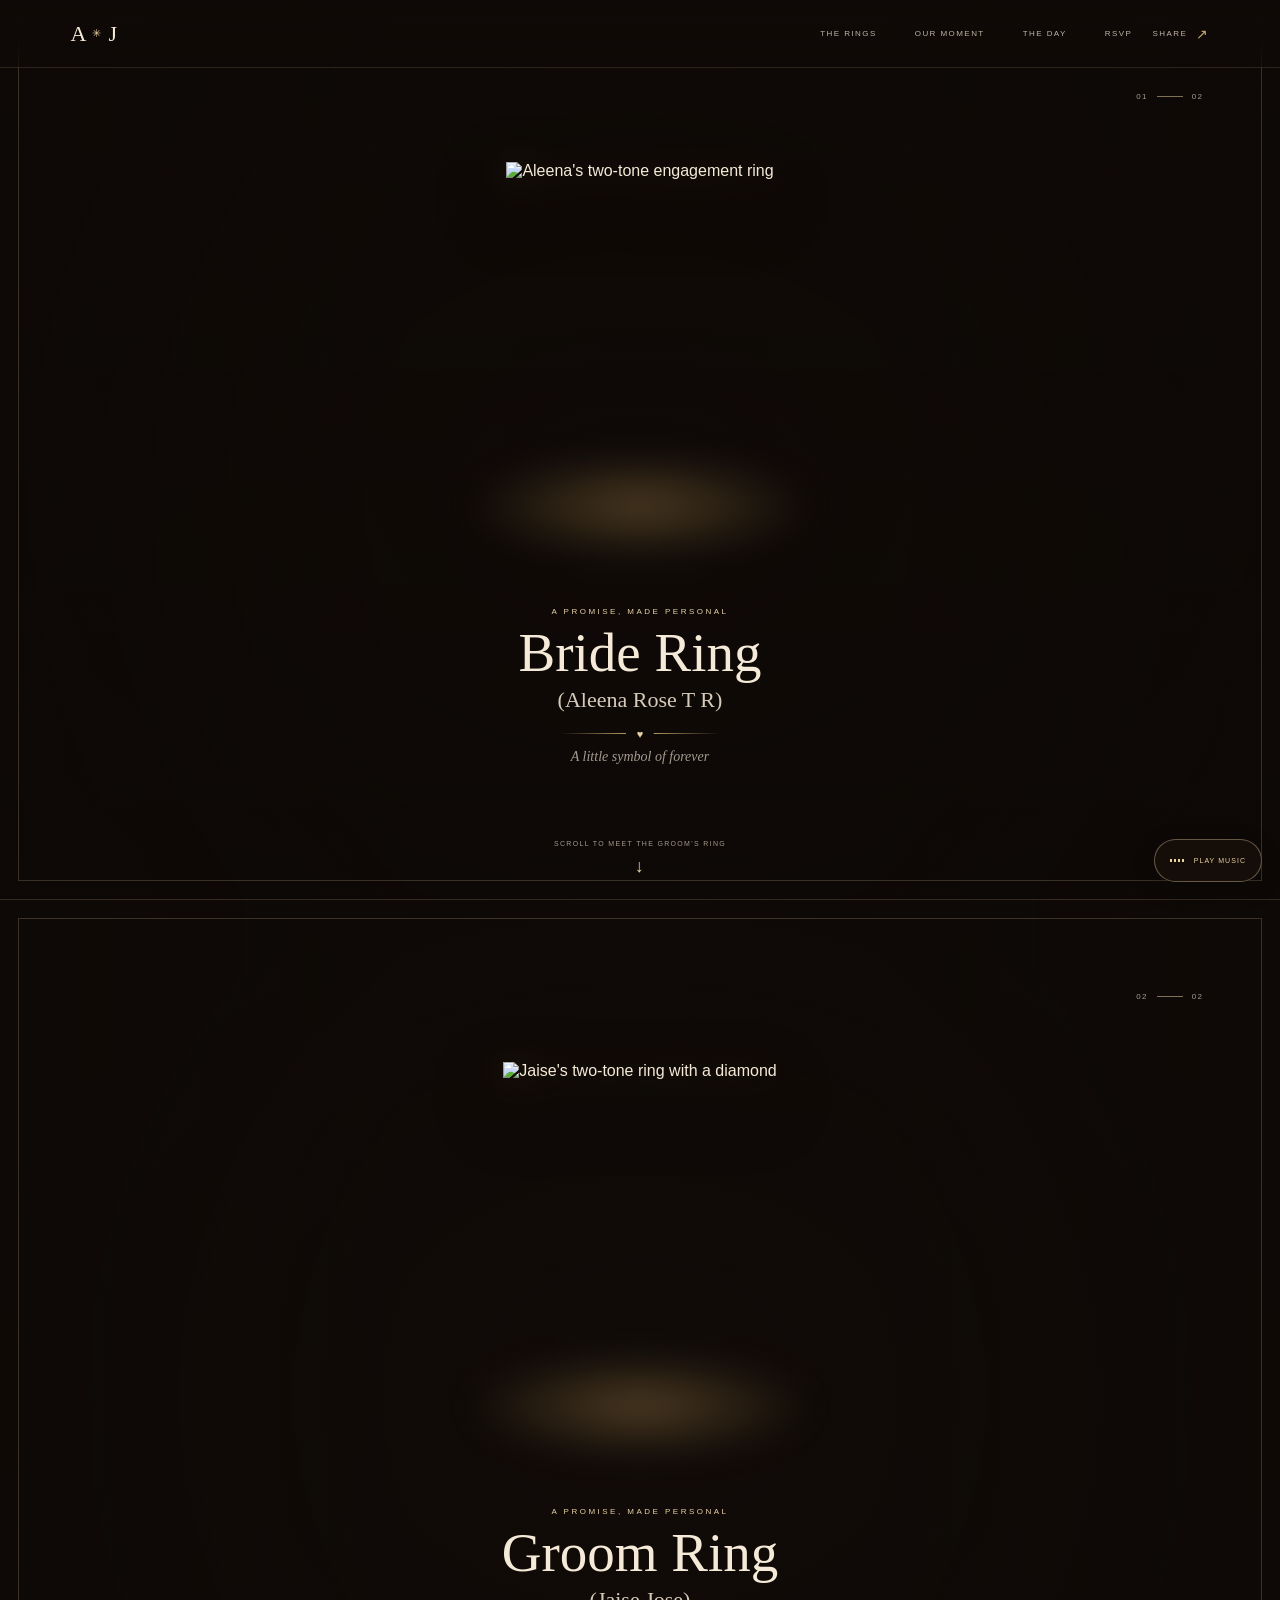
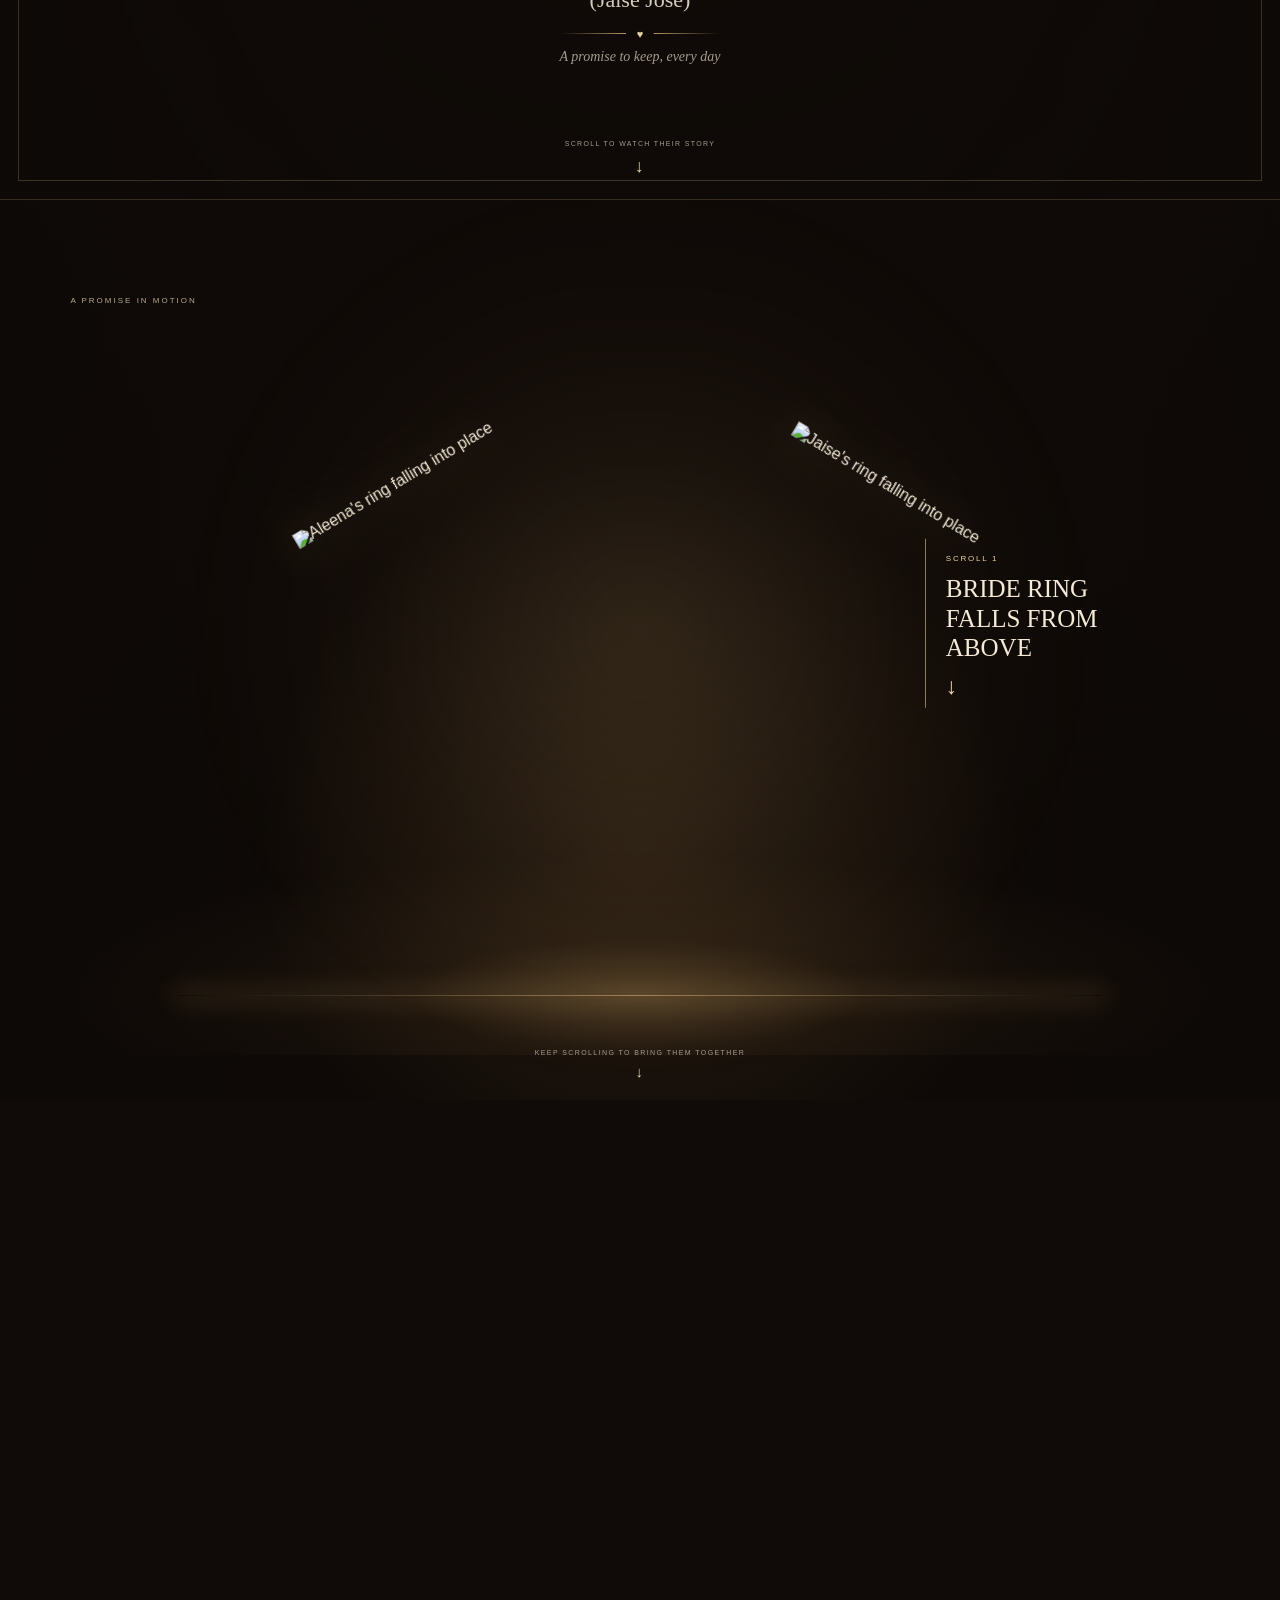
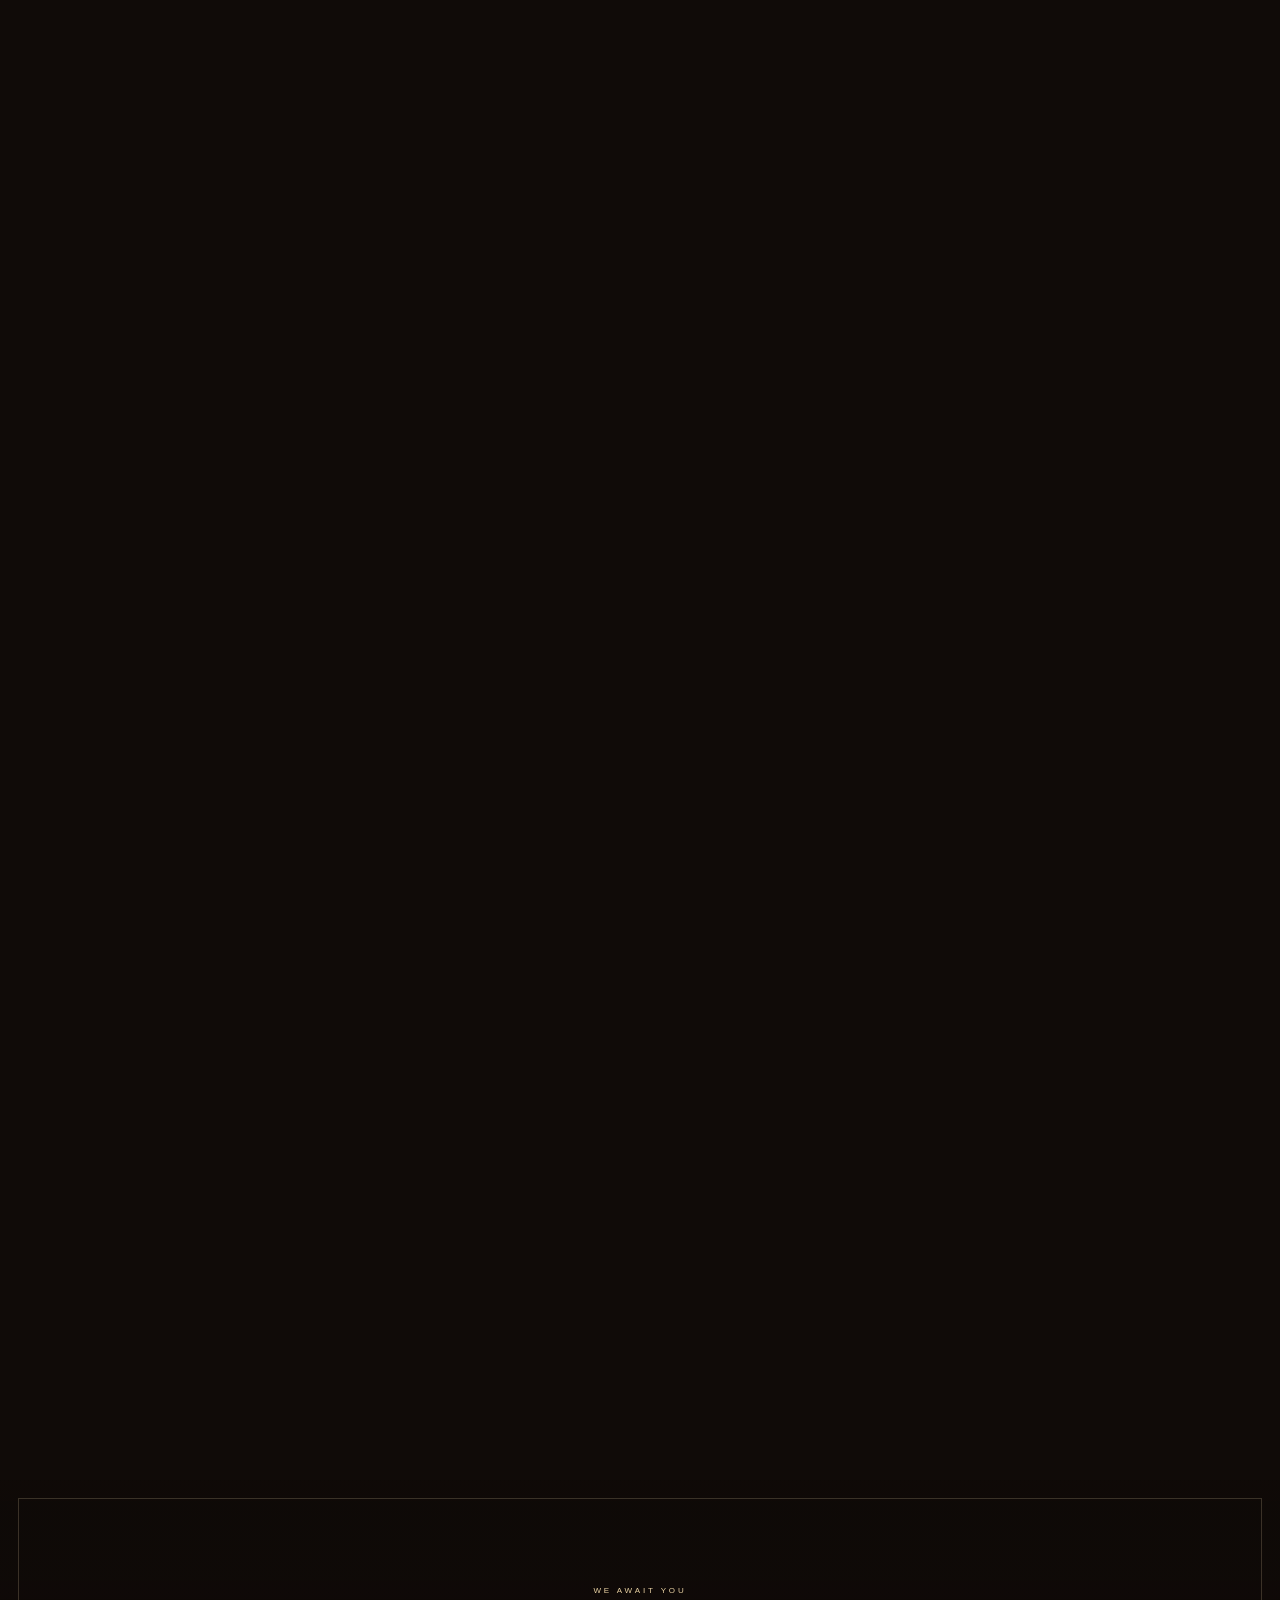
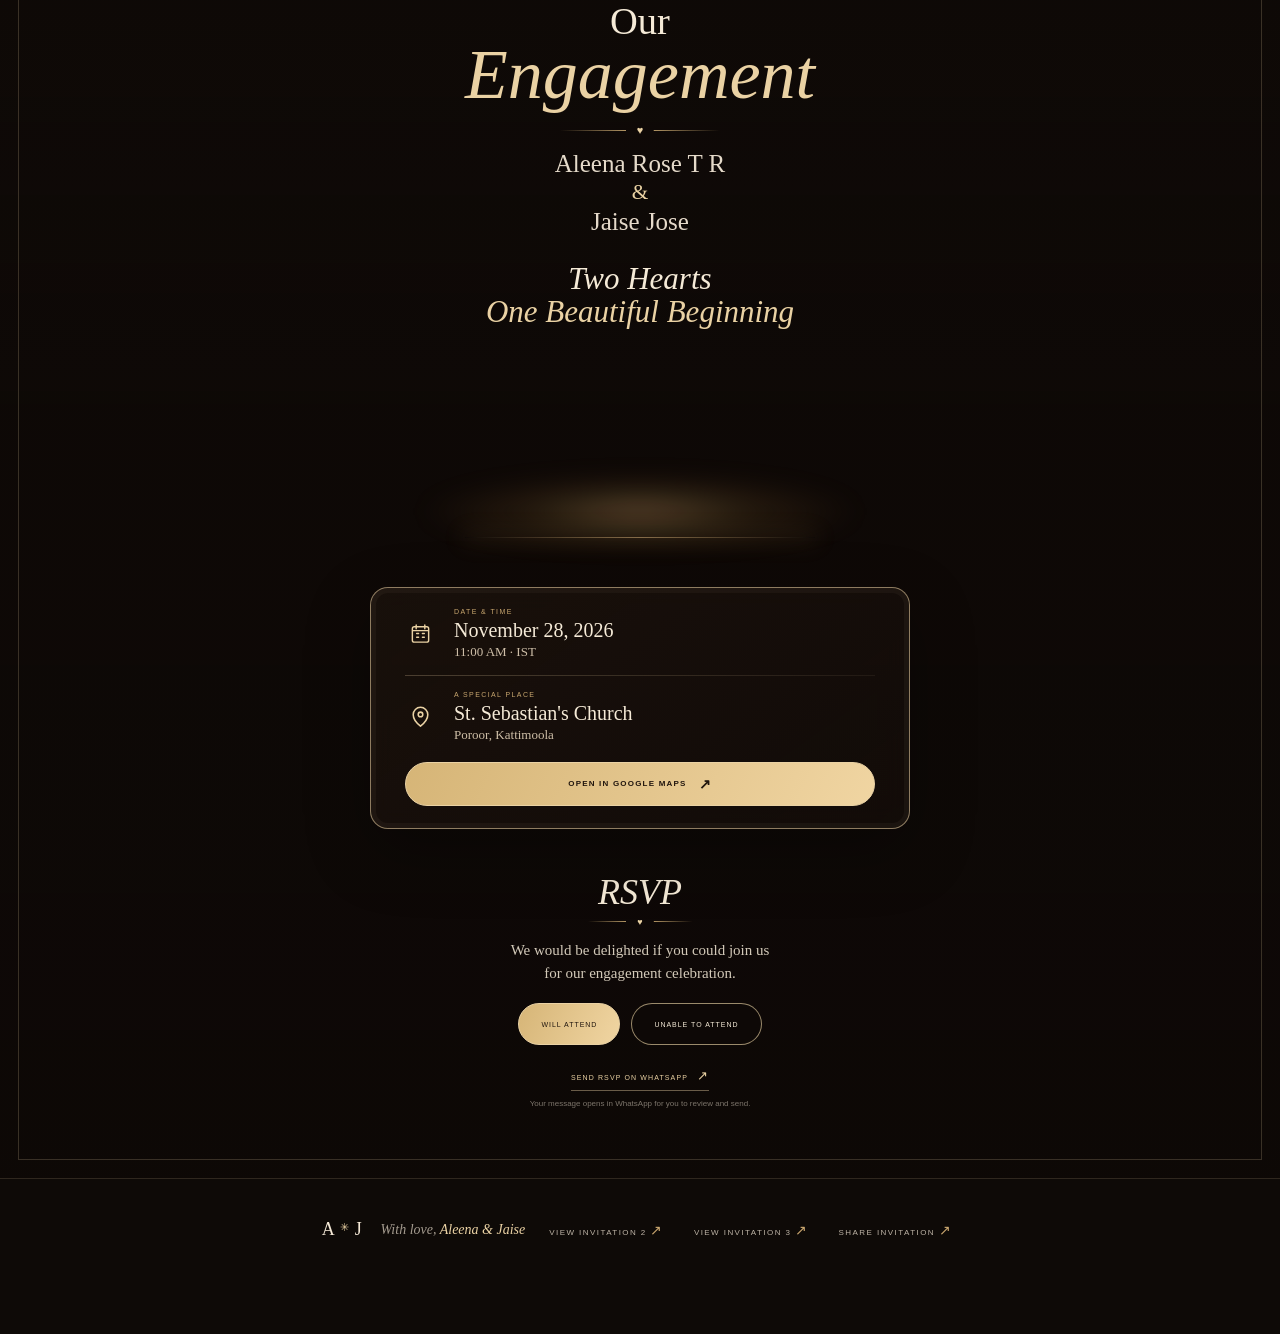
==== invitation1.html @ 19b40c5f "invitation 3" ====
<!doctype html>
<html lang="en">
<head>
  <meta charset="utf-8">
  <meta name="viewport" content="width=device-width, initial-scale=1, viewport-fit=cover">
  <meta name="theme-color" content="#140f0c">
  <meta name="description" content="Join Aleena Rose T R and Jaise Jose as they celebrate their engagement on November 28, 2026.">
  <meta property="og:type" content="website">
  <meta property="og:title" content="Aleena Rose T R &amp; Jaise Jose — Engagement Invitation">
  <meta property="og:description" content="Join us to celebrate the beautiful beginning of Aleena and Jaise's journey together.">
  <meta property="og:image" content="https://example.com/assets/rings.jpeg">
  <meta property="og:url" content="https://example.com/">
  <meta name="twitter:card" content="summary_large_image">
  <title>Aleena Rose T R &amp; Jaise Jose | Engagement Invitation</title>
  <link rel="icon" type="image/svg+xml" href="favicon.svg">
  <link rel="preload" href="assets/floral-bokeh-background.webp" as="image" fetchpriority="high">
  <link rel="preload" href="assets/Aleena_Ring.png" as="image" fetchpriority="high">
  <link rel="stylesheet" href="styles.css">
  <script src="content.js" defer></script>
  <script src="script.js" defer></script>
</head>
<body>
  <a class="skip-link" href="#bride-ring">Skip to the invitation</a>
  <div class="petal-layer" id="petal-layer" aria-hidden="true"></div>

  <header class="site-header">
    <a class="wordmark" href="#bride-ring" aria-label="Aleena and Jaise">A <span aria-hidden="true">✳</span> J</a>
    <nav aria-label="Invitation sections">
      <a href="#bride-ring">THE RINGS</a>
      <a href="#ring-journey">OUR MOMENT</a>
      <a href="#the-day">THE DAY</a>
      <a href="#rsvp">RSVP</a>
    </nav>
    <button class="share-top" data-share type="button">SHARE <span aria-hidden="true">↗</span></button>
  </header>

  <main id="invitation">
    <section class="ring-profile ring-profile--bride" id="bride-ring" aria-labelledby="bride-ring-title">
      <div class="profile-copy">
        <p class="eyebrow">A PROMISE, MADE PERSONAL</p>
        <h1 id="bride-ring-title">Bride Ring</h1>
        <p class="profile-name">(<span data-content="brideName">Aleena Rose T R</span>)</p>
        <div class="heart-rule" aria-hidden="true"><span></span><i>♥</i><span></span></div>
        <p class="profile-note">A little symbol of forever</p>
      </div>
      <figure class="profile-art">
        <img id="bride-profile-image" data-ring-photo="bride" src="assets/Aleena_Ring.png" alt="Aleena's two-tone engagement ring" fetchpriority="high" draggable="false">
      </figure>
      <a class="scene-scroll" href="#groom-ring"><span>SCROLL TO MEET THE GROOM'S RING</span><i aria-hidden="true">↓</i></a>
      <span class="profile-index" aria-hidden="true">01 <i></i> 02</span>
    </section>

    <section class="ring-profile ring-profile--groom" id="groom-ring" aria-labelledby="groom-ring-title">
      <div class="profile-copy">
        <p class="eyebrow">A PROMISE, MADE PERSONAL</p>
        <h2 id="groom-ring-title">Groom Ring</h2>
        <p class="profile-name">(<span data-content="groomName">Jaise Jose</span>)</p>
        <div class="heart-rule" aria-hidden="true"><span></span><i>♥</i><span></span></div>
        <p class="profile-note">A promise to keep, every day</p>
      </div>
      <figure class="profile-art">
        <img id="groom-profile-image" data-ring-photo="groom" src="assets/Jaise_Ring.png" alt="Jaise's two-tone ring with a diamond" loading="lazy" draggable="false">
      </figure>
      <a class="scene-scroll" href="#ring-journey"><span>SCROLL TO WATCH THEIR STORY</span><i aria-hidden="true">↓</i></a>
      <span class="profile-index" aria-hidden="true">02 <i></i> 02</span>
    </section>

    <section class="ring-journey" id="ring-journey" aria-label="Scroll to bring the two rings together">
      <div class="ring-stage" id="ring-stage" data-step="1">
        <div class="stage-light" aria-hidden="true"></div>
        <div class="stage-floor" aria-hidden="true"></div>
        <p class="journey-kicker">A PROMISE IN MOTION</p>
        <div class="ring-step-guide" id="ring-step-guide" aria-live="polite" aria-atomic="true">
          <span id="ring-step-number">SCROLL 1</span>
          <p id="ring-step-copy">BRIDE RING<br>FALLS FROM ABOVE</p>
          <i aria-hidden="true">↓</i>
        </div>
        <figure class="journey-ring" id="bride-journey-ring">
          <img data-ring-photo="bride" src="assets/Aleena_Ring.png" alt="Aleena's ring falling into place" draggable="false">
        </figure>
        <figure class="journey-ring" id="groom-journey-ring">
          <img data-ring-photo="groom" src="assets/Jaise_Ring.png" alt="Jaise's ring falling into place" draggable="false">
        </figure>
        <div class="ring-final-copy" id="ring-final-copy" aria-hidden="true">
          <p>Two Hearts</p>
          <h2>One Beautiful Beginning</h2>
        </div>
        <p class="ring-scroll-note">KEEP SCROLLING TO BRING THEM TOGETHER <span aria-hidden="true">↓</span></p>
        <div class="ring-light-burst" aria-hidden="true"></div>
      </div>
    </section>

    <section class="final-invitation" id="the-day" aria-labelledby="invitation-title">
      <div class="final-shell">
        <header class="final-heading">
          <p class="eyebrow">WE AWAIT YOU</p>
          <h2 id="invitation-title"><span>Our</span> <em data-content="eventType">Engagement</em></h2>
          <div class="heart-rule" aria-hidden="true"><span></span><i>♥</i><span></span></div>
          <p class="final-names"><span data-content="brideName">Aleena Rose T R</span><i aria-hidden="true">&amp;</i><span data-content="groomName">Jaise Jose</span></p>
        </header>

        <p class="final-motto"><span>Two Hearts</span><br><em>One Beautiful Beginning</em></p>

        <div class="final-rings" aria-hidden="true">
          <div class="final-ring-glow"></div>
          <figure class="final-ring final-ring--bride"><img data-ring-photo="bride" src="assets/Aleena_Ring.png" alt="" loading="lazy"></figure>
          <figure class="final-ring final-ring--groom"><img data-ring-photo="groom" src="assets/Jaise_Ring.png" alt="" loading="lazy"></figure>
        </div>

        <div class="event-card" aria-label="Engagement date, time and venue">
          <div class="event-row">
            <span class="event-icon" aria-hidden="true">
              <svg viewBox="0 0 24 24" fill="none"><rect x="3.5" y="5" width="17" height="16" rx="2"/><path d="M7.5 3v4M16.5 3v4M4 9h16M8 12h2m4 0h2m-8 4h2m4 0h2"/></svg>
            </span>
            <div>
              <p class="event-label">DATE &amp; TIME</p>
              <strong data-content="eventDate">November 28, 2026</strong>
              <span><span data-content="eventTime">11:00 AM</span> · <span data-content="timezone">IST</span></span>
            </div>
          </div>
          <div class="event-divider"></div>
          <div class="event-row">
            <span class="event-icon event-icon--pin" aria-hidden="true">
              <svg viewBox="0 0 24 24" fill="none"><path d="M19 10.2c0 5.4-7 11-7 11s-7-5.6-7-11a7 7 0 1 1 14 0Z"/><circle cx="12" cy="10" r="2.2"/></svg>
            </span>
            <div>
              <p class="event-label">A SPECIAL PLACE</p>
              <strong data-content="venueName">St. Sebastian's Church</strong>
              <span data-content="venueLocation">Poroor, Kattimoola</span>
            </div>
          </div>
          <a class="map-button" data-maps href="https://www.google.com/maps/search/?api=1&amp;query=St%20Sebastian%27s%20Church%2C%20Poroor%2C%20Kattimoola" target="_blank" rel="noopener noreferrer">
            OPEN IN GOOGLE MAPS <span aria-hidden="true">↗</span>
          </a>
        </div>

        <section class="rsvp-panel" id="rsvp" aria-labelledby="rsvp-title">
          <p class="rsvp-title" id="rsvp-title">RSVP</p>
          <div class="heart-rule heart-rule--small" aria-hidden="true"><span></span><i>♥</i><span></span></div>
          <p class="rsvp-copy">We would be delighted if you could join us<br class="desktop-break"> for our engagement celebration.</p>
          <div class="rsvp-actions">
            <button class="rsvp-choice rsvp-choice--yes" data-rsvp="yes" type="button" aria-pressed="false">WILL ATTEND</button>
            <button class="rsvp-choice" data-rsvp="no" type="button" aria-pressed="false">UNABLE TO ATTEND</button>
          </div>
          <p class="rsvp-status" id="rsvp-status" role="status" aria-live="polite" hidden></p>
          <button class="rsvp-whatsapp" id="rsvp-whatsapp" type="button">SEND RSVP ON WHATSAPP <span aria-hidden="true">↗</span></button>
          <p class="rsvp-note">Your message opens in WhatsApp for you to review and send.</p>
        </section>
      </div>
    </section>
  </main>

  <footer class="site-footer">
    <p class="footer-monogram">A <span aria-hidden="true">✳</span> J</p>
    <p>With love, <span data-content="shortNames">Aleena &amp; Jaise</span></p>
    <a class="footer-share invitation2-link" href="invitation2.html">VIEW INVITATION 2 <span aria-hidden="true">↗</span></a>
    <a class="footer-share invitation2-link" href="invitation3.html">VIEW INVITATION 3 <span aria-hidden="true">↗</span></a>
    <button class="footer-share" data-share type="button">SHARE INVITATION <span aria-hidden="true">↗</span></button>
  </footer>

  <button class="music-control is-paused" id="music-control" type="button" aria-label="Play engagement music" aria-pressed="false" title="Play engagement music">
    <span class="music-bars" aria-hidden="true"><i></i><i></i><i></i><i></i></span>
    <span class="music-label">PLAY MUSIC</span>
  </button>
  <div class="toast" id="toast" role="status" aria-live="polite"></div>
</body>
</html>
---- styles.css ----
:root {
  color-scheme: dark;
  --ink: #100b08;
  --ink-soft: #1c130e;
  --ivory: #f5ead7;
  --ivory-dim: #cfbfa8;
  --gold: #c9a76f;
  --gold-light: #ead2a4;
  --line: rgba(227, 201, 159, .22);
  --serif: "Bodoni 72", Didot, "Baskerville", Georgia, "Times New Roman", serif;
  --sans: "Avenir Next", Avenir, "Segoe UI", sans-serif;
  --script: "Snell Roundhand", "Bodoni 72", "Baskerville", Georgia, serif;
  --page-pad: clamp(20px, 5.5vw, 82px);
}

* { box-sizing: border-box; }
html { scroll-behavior: smooth; scroll-padding-top: 78px; background: var(--ink); }
body { position: relative; isolation: isolate; min-width: 320px; margin: 0; overflow-x: hidden; background: var(--ink); color: var(--ivory); font-family: var(--sans); font-weight: 300; -webkit-font-smoothing: antialiased; }
body::before { position: fixed; z-index: -1; inset: 0; content: ""; pointer-events: none; background: linear-gradient(180deg, rgba(15,10,7,.3), rgba(13,9,7,.68)), url("assets/floral-bokeh-background.webp") center / cover no-repeat; transform: translateZ(0); }
button, a { font: inherit; -webkit-tap-highlight-color: transparent; }
button { color: inherit; }
a { color: inherit; text-decoration: none; }
img { display: block; max-width: 100%; }
[hidden] { display: none !important; }
::selection { color: #17110a; background: var(--gold-light); }
:focus-visible { outline: 2px solid var(--gold-light); outline-offset: 4px; }

.skip-link { position: fixed; z-index: 40; top: 8px; left: 8px; padding: 10px 14px; background: var(--ivory); color: var(--ink); transform: translateY(-150%); }
.skip-link:focus { transform: translateY(0); }
.site-header { position: fixed; z-index: 20; top: 0; left: 0; display: flex; width: 100%; min-height: 68px; align-items: center; justify-content: space-between; gap: 20px; padding: 12px var(--page-pad); border-bottom: 1px solid rgba(234,210,164,.13); background: linear-gradient(180deg, rgba(15,10,7,.84), rgba(15,10,7,.33)); backdrop-filter: blur(14px); }
.wordmark, .footer-monogram { flex: 0 0 auto; color: var(--ivory); font-family: var(--serif); font-size: 22px; letter-spacing: .04em; white-space: nowrap; }
.wordmark span, .footer-monogram span { color: var(--gold-light); font-size: 11px; vertical-align: 4px; }
.site-header nav { display: flex; align-items: center; justify-content: center; gap: clamp(14px, 3vw, 38px); margin-left: auto; }
.site-header nav a, .share-top, .footer-share { color: rgba(245,234,215,.76); font-size: 8px; letter-spacing: .18em; transition: color .25s ease; }
.site-header nav a:hover, .share-top:hover, .footer-share:hover { color: var(--gold-light); }
.share-top { display: inline-flex; min-height: 35px; align-items: center; gap: 9px; border: 0; padding: 0; background: transparent; cursor: pointer; }
.share-top span, .footer-share span { color: var(--gold); font-size: 14px; }

.petal-layer { position: fixed; z-index: 15; inset: 0; overflow: hidden; pointer-events: none; }
.petal { position: absolute; top: -24px; left: var(--left); width: var(--size); height: calc(var(--size) * 1.36); border-radius: 90% 0 90% 0; opacity: 0; background: linear-gradient(140deg, #f2d9c8, #bd8874); box-shadow: 0 0 12px rgba(230,189,148,.32); animation: petal-fall var(--duration) ease-in var(--delay) forwards; }
@keyframes petal-fall { 0% { opacity: 0; transform: translate3d(0,-4vh,0) rotate(0); } 13% { opacity: .76; } 100% { opacity: 0; transform: translate3d(var(--drift),108vh,0) rotate(var(--spin)); } }

.ring-profile { position: relative; display: flex; min-height: 100svh; flex-direction: column; align-items: center; justify-content: center; overflow: hidden; padding: 106px 22px 82px; isolation: isolate; border-bottom: 1px solid rgba(226,196,149,.18); text-align: center; }
.ring-profile::before { position: absolute; z-index: -1; inset: 0; content: ""; background: radial-gradient(ellipse at 50% 55%, rgba(43,25,14,.03), rgba(12,8,6,.4) 75%), linear-gradient(90deg, rgba(13,9,7,.24), transparent 32%, transparent 68%, rgba(13,9,7,.24)); }
.ring-profile::after { position: absolute; z-index: -1; inset: 18px; border: 1px solid rgba(235,211,169,.2); content: ""; pointer-events: none; }
.profile-art { position: relative; display: grid; width: min(80vw, 415px); height: min(49svh, 485px); flex: 0 1 auto; place-items: center; margin: 4px auto 4px; }
.profile-art::after { position: absolute; z-index: -1; right: 6%; bottom: 10%; left: 6%; height: 24%; border-radius: 50%; background: radial-gradient(ellipse, rgba(235,185,106,.3), transparent 68%); content: ""; filter: blur(18px); }
.profile-art img { width: auto; height: 100%; max-width: 100%; object-fit: contain; filter: drop-shadow(0 26px 34px rgba(0,0,0,.5)) drop-shadow(0 0 17px rgba(232,190,127,.17)); }
.profile-copy { position: relative; z-index: 2; order: 2; }
.eyebrow { margin: 0; color: var(--gold-light); font-size: 8px; font-weight: 500; letter-spacing: .31em; }
.profile-copy h1, .profile-copy h2 { margin: 8px 0 0; color: var(--ivory); font-family: var(--serif); font-size: clamp(35px, 6vw, 55px); font-weight: 400; line-height: 1.05; }
.profile-name { margin: 5px 0 0; color: rgba(246,235,217,.86); font-family: var(--serif); font-size: clamp(17px, 3vw, 22px); }
.heart-rule { display: flex; width: min(160px, 44vw); align-items: center; justify-content: center; gap: 11px; margin: 15px auto 9px; color: var(--gold-light); }
.heart-rule span { height: 1px; flex: 1; background: linear-gradient(90deg, transparent, rgba(219,184,123,.8)); }
.heart-rule span:last-child { transform: scaleX(-1); }
.heart-rule i { font-size: 11px; font-style: normal; }
.profile-note { margin: 0; color: rgba(245,234,215,.65); font-family: var(--serif); font-size: 14px; font-style: italic; }
.scene-scroll { position: absolute; z-index: 3; bottom: max(22px, env(safe-area-inset-bottom)); left: 50%; display: flex; flex-direction: column; align-items: center; gap: 9px; color: rgba(245,234,215,.65); font-size: 7px; letter-spacing: .19em; text-align: center; transform: translateX(-50%); }
.scene-scroll i { color: var(--gold-light); font-size: 18px; font-style: normal; animation: scroll-bob 1.6s ease-in-out infinite; }
@keyframes scroll-bob { 0%,100% { transform: translateY(0); opacity: .55; } 50% { transform: translateY(5px); opacity: 1; } }
.profile-index { position: absolute; top: 92px; right: max(34px, 6vw); display: flex; align-items: center; gap: 9px; color: rgba(245,234,215,.65); font-size: 8px; letter-spacing: .16em; }
.profile-index i { width: 26px; height: 1px; background: rgba(233,207,163,.52); }

.ring-journey { position: relative; height: 320svh; background: #100b08; }
.ring-stage { position: sticky; top: 0; height: 100svh; min-height: 580px; overflow: hidden; isolation: isolate; background: #100b08; }
.ring-stage::before { position: absolute; z-index: -2; inset: 0; content: ""; background: linear-gradient(180deg, rgba(11,7,5,.25), rgba(11,7,5,.44)), url("assets/floral-bokeh-background.webp") center 53% / cover no-repeat; }
.ring-stage::after { position: absolute; z-index: -1; inset: 0; content: ""; background: radial-gradient(ellipse at 50% 72%, rgba(231,174,97,.12), transparent 42%), linear-gradient(90deg, rgba(10,7,5,.18), transparent 27%, transparent 73%, rgba(10,7,5,.16)); pointer-events: none; }
.stage-light { position: absolute; top: 48%; left: 50%; width: min(84vw, 920px); aspect-ratio: 1; border-radius: 50%; background: radial-gradient(circle, rgba(231,188,121,.11), rgba(170,125,75,.035) 42%, transparent 70%); filter: blur(15px); transform: translate(-50%,-50%); }
.stage-floor { position: absolute; right: 0; bottom: 5%; left: 0; height: 24%; background: radial-gradient(ellipse at 50% 72%, rgba(236,188,115,.24), rgba(173,124,69,.07) 25%, transparent 64%); }
.stage-floor::after { position: absolute; top: 72%; right: 14%; left: 14%; height: 1px; background: linear-gradient(90deg, transparent, rgba(241,203,146,.48), transparent); content: ""; box-shadow: 0 0 24px 6px rgba(220,173,107,.16); }
.journey-kicker { position: absolute; z-index: 4; top: max(96px, calc(env(safe-area-inset-top) + 78px)); left: var(--page-pad); margin: 0; color: rgba(242,221,185,.75); font-size: 8px; letter-spacing: .25em; }
.ring-step-guide { position: absolute; z-index: 5; top: 47%; right: clamp(24px, 9vw, 145px); width: min(240px, 30vw); border-left: 1px solid rgba(234,210,164,.56); padding: 8px 0 8px 20px; transform: translateY(-50%); }
.ring-step-guide > span { color: var(--gold-light); font-size: 8px; letter-spacing: .22em; }
.ring-step-guide p { margin: 9px 0 10px; color: var(--ivory); font-family: var(--serif); font-size: clamp(17px, 2vw, 25px); line-height: 1.18; }
.ring-step-guide i { color: var(--gold-light); font-size: 23px; font-style: normal; }
.journey-ring { position: absolute; z-index: 3; top: 50%; left: 50%; width: auto; height: min(42svh, 440px); margin: 0; pointer-events: none; will-change: transform; }
.journey-ring img { display: block; width: auto; height: 100%; max-width: none; object-fit: contain; user-select: none; filter: drop-shadow(0 24px 26px rgba(0,0,0,.52)) drop-shadow(0 0 21px rgba(237,198,135,.24)); }
.ring-final-copy { position: absolute; z-index: 4; top: 21%; right: 16px; left: 16px; opacity: 0; text-align: center; transform: translateY(10px); transition: opacity .7s ease, transform .7s ease; }
.ring-stage.is-united .ring-final-copy { opacity: 1; transform: translateY(0); }
.ring-final-copy p { margin: 0 0 4px; color: var(--gold-light); font-family: var(--script); font-size: clamp(22px, 4vw, 34px); font-style: italic; }
.ring-final-copy h2 { margin: 0; color: var(--ivory); font-family: var(--script); font-size: clamp(23px, 4.2vw, 38px); font-weight: 400; font-style: italic; }
.ring-scroll-note { position: absolute; z-index: 5; right: 0; bottom: max(20px, env(safe-area-inset-bottom)); left: 0; margin: 0; color: rgba(245,234,215,.62); font-size: 7px; letter-spacing: .2em; text-align: center; transition: opacity .35s ease; }
.ring-scroll-note span { display: block; margin-top: 7px; color: var(--gold-light); font-size: 15px; }
.ring-stage.is-united .ring-scroll-note { opacity: 0; }
.ring-light-burst { position: absolute; z-index: 1; top: 74%; left: 50%; width: 22px; aspect-ratio: 1; border-radius: 50%; background: radial-gradient(circle, rgba(255,245,220,.84), rgba(233,181,105,.38) 29%, transparent 72%); opacity: 0; transform: translate(-50%,-50%) scale(.25); pointer-events: none; }
.ring-stage.is-united .ring-light-burst { animation: light-burst 1.8s ease-out both; }
@keyframes light-burst { 0% { opacity: 0; transform: translate(-50%,-50%) scale(.25); } 25% { opacity: .9; } 100% { opacity: 0; transform: translate(-50%,-50%) scale(19); } }

.final-invitation { position: relative; min-height: 100svh; overflow: hidden; padding: 106px 22px 70px; isolation: isolate; text-align: center; }
.final-invitation::before { position: absolute; z-index: -2; inset: 0; content: ""; background: linear-gradient(180deg, rgba(13,8,6,.3), rgba(13,8,6,.65) 42%, rgba(13,8,6,.78)), url("assets/floral-bokeh-background.webp") center bottom / cover no-repeat; }
.final-invitation::after { position: absolute; z-index: -1; inset: 18px; border: 1px solid rgba(234,210,164,.2); content: ""; pointer-events: none; }
.final-shell { position: relative; z-index: 1; width: min(100%, 760px); margin: 0 auto; }
.final-heading .eyebrow { letter-spacing: .36em; }
.final-heading h2 { display: flex; flex-direction: column; align-items: center; margin: 8px 0 0; font-family: var(--script); font-size: clamp(42px, 7vw, 70px); font-weight: 400; font-style: italic; line-height: .98; }
.final-heading h2 span { color: var(--ivory); font-size: .55em; font-style: normal; }
.final-heading h2 em { color: var(--gold-light); font-weight: 400; }
.final-heading .heart-rule { margin-top: 15px; }
.final-names { display: flex; flex-direction: column; align-items: center; gap: 3px; margin: 14px 0 0; color: rgba(246,235,217,.93); font-family: var(--serif); font-size: clamp(19px, 3vw, 25px); line-height: 1.12; }
.final-names i { color: var(--gold-light); font-size: .85em; font-style: normal; }
.final-motto { margin: 27px 0 -3px; color: var(--ivory); font-family: var(--script); font-size: clamp(21px, 3.5vw, 31px); font-style: italic; line-height: 1.06; }
.final-motto em { color: var(--gold-light); font-weight: 400; }
.final-rings { position: relative; width: min(100%, 515px); height: clamp(185px, 28svh, 275px); margin: 0 auto 9px; }
.final-ring-glow { position: absolute; right: 7%; bottom: 12%; left: 7%; height: 29%; border-radius: 50%; background: radial-gradient(ellipse, rgba(237,190,116,.35), rgba(207,148,71,.12) 37%, transparent 72%); filter: blur(12px); }
.final-rings::after { position: absolute; right: 16%; bottom: 16%; left: 16%; height: 1px; background: linear-gradient(90deg, transparent, rgba(244,202,138,.48), transparent); content: ""; box-shadow: 0 0 23px 4px rgba(226,174,103,.13); }
.final-ring { position: absolute; top: 0; height: 100%; margin: 0; }
.final-ring img { width: auto; height: 100%; max-width: none; object-fit: contain; filter: drop-shadow(0 19px 20px rgba(0,0,0,.45)) drop-shadow(0 0 16px rgba(232,191,126,.25)); }
.final-ring--bride { left: 50%; transform: translateX(-74%) rotate(20deg); }
.final-ring--groom { left: 50%; transform: translateX(-26%) rotate(-18deg); }

.event-card { width: min(100%, 540px); margin: 0 auto; border: 1px solid rgba(231,205,160,.58); border-radius: 18px; padding: 20px clamp(20px, 5vw, 34px) 22px; background: linear-gradient(145deg, rgba(26,17,12,.88), rgba(20,13,9,.75)); box-shadow: 0 22px 65px rgba(0,0,0,.27), inset 0 0 0 5px rgba(231,205,160,.045); backdrop-filter: blur(12px); text-align: left; }
.event-row { display: grid; grid-template-columns: 34px 1fr; align-items: center; gap: 15px; }
.event-icon { display: grid; width: 31px; height: 31px; place-items: center; color: var(--gold-light); }
.event-icon svg { width: 23px; height: 23px; stroke: currentColor; stroke-width: 1.5; stroke-linecap: round; stroke-linejoin: round; }
.event-icon--pin svg { width: 25px; height: 25px; }
.event-row > div { display: flex; flex-direction: column; align-items: flex-start; gap: 2px; }
.event-label { margin: 0 0 2px; color: var(--gold); font-size: 7px; letter-spacing: .2em; }
.event-row strong { color: var(--ivory); font-family: var(--serif); font-size: clamp(16px, 2.4vw, 20px); font-weight: 400; }
.event-row > div > span { color: var(--ivory-dim); font-family: var(--serif); font-size: 13px; }
.event-divider { height: 1px; margin: 15px 0; background: linear-gradient(90deg, rgba(227,201,159,.26), rgba(227,201,159,.07)); }
.map-button { display: flex; min-height: 44px; align-items: center; justify-content: center; gap: 12px; margin-top: 19px; border: 1px solid var(--gold-light); border-radius: 30px; padding: 0 18px; background: linear-gradient(115deg, #d6b577, #f0d5a2); color: #21160e; font-size: 8px; font-weight: 600; letter-spacing: .15em; text-align: center; transition: filter .25s ease, transform .25s ease; }
.map-button:hover { filter: brightness(1.09); transform: translateY(-2px); }
.map-button span { font-size: 14px; }

.rsvp-panel { margin: 42px auto 0; text-align: center; }
.rsvp-title { margin: 0; color: var(--ivory); font-family: var(--script); font-size: 36px; font-style: italic; }
.heart-rule--small { width: 105px; margin: 4px auto 12px; }
.heart-rule--small i { font-size: 9px; }
.rsvp-copy { margin: 0 auto 18px; color: rgba(245,234,215,.86); font-family: var(--serif); font-size: 15px; line-height: 1.55; }
.rsvp-actions { display: flex; flex-wrap: wrap; justify-content: center; gap: 11px; }
.rsvp-choice { min-height: 42px; border: 1px solid rgba(233,210,164,.65); border-radius: 30px; padding: 0 22px; background: rgba(15,10,8,.44); color: var(--ivory); cursor: pointer; font-size: 7px; letter-spacing: .14em; transition: color .2s ease, background .2s ease, border-color .2s ease; }
.rsvp-choice--yes, .rsvp-choice:hover, .rsvp-choice[aria-pressed="true"] { border-color: var(--gold-light); background: linear-gradient(115deg, #d6b577, #f0d5a2); color: #21160e; }
.rsvp-choice[aria-pressed="true"] { box-shadow: 0 0 0 2px rgba(234,210,164,.22); }
.rsvp-status { margin: 14px 0 0; color: var(--gold-light); font-family: var(--serif); font-size: 16px; font-style: italic; white-space: pre-line; }
.rsvp-whatsapp { margin-top: 16px; border: 0; border-bottom: 1px solid rgba(234,210,164,.42); padding: 7px 0; background: transparent; color: var(--gold-light); cursor: pointer; font-size: 7px; letter-spacing: .16em; }
.rsvp-whatsapp span { margin-left: 6px; font-size: 13px; }
.rsvp-note { margin: 8px 0 0; color: rgba(245,234,215,.48); font-size: 8px; }

.site-footer { display: flex; min-height: 104px; align-items: center; justify-content: center; gap: 10px 18px; flex-wrap: wrap; border-top: 1px solid rgba(234,210,164,.15); padding: 22px var(--page-pad) 76px; background: rgba(15,10,8,.53); }
.footer-monogram { font-size: 18px; }
.site-footer > p:not(.footer-monogram) { margin: 0; color: rgba(245,234,215,.65); font-family: var(--serif); font-size: 14px; font-style: italic; }
.site-footer > p span { color: var(--gold-light); }
.footer-share { border: 0; padding: 6px; background: transparent; cursor: pointer; }

.music-control { position: fixed; z-index: 18; right: max(18px, env(safe-area-inset-right)); bottom: max(18px, env(safe-area-inset-bottom)); display: flex; min-height: 43px; align-items: center; gap: 10px; border: 1px solid rgba(234,210,164,.38); border-radius: 28px; padding: 0 15px; background: rgba(23,15,10,.86); color: var(--gold-light); box-shadow: 0 7px 24px rgba(0,0,0,.2); backdrop-filter: blur(12px); cursor: pointer; }
.music-label { font-size: 7px; letter-spacing: .15em; }
.music-bars { display: flex; height: 14px; align-items: center; gap: 2px; }
.music-bars i { display: block; width: 2px; height: 4px; background: currentColor; animation: music-bar .7s ease-in-out infinite alternate; }
.music-bars i:nth-child(2) { animation-delay: .16s; }.music-bars i:nth-child(3) { animation-delay: .32s; }.music-bars i:nth-child(4) { animation-delay: .48s; }
.music-control.is-paused .music-bars i { height: 3px !important; animation-play-state: paused; }
@keyframes music-bar { to { height: 13px; } }
.toast { position: fixed; z-index: 30; right: 50%; bottom: 78px; max-width: calc(100% - 36px); border: 1px solid rgba(234,210,164,.4); border-radius: 8px; padding: 12px 16px; background: #221810; color: var(--ivory); font-size: 12px; opacity: 0; pointer-events: none; transform: translate(50%,12px); transition: opacity .25s ease, transform .25s ease; }
.toast.is-visible { opacity: 1; transform: translate(50%,0); }

@media (max-width: 700px) {
  :root { --page-pad: 19px; }
  .site-header { min-height: 60px; gap: 11px; padding: 10px 18px; }
  .wordmark { font-size: 18px; }
  .site-header nav { gap: 12px; }
  .site-header nav a { font-size: 6px; letter-spacing: .13em; }
  .share-top { font-size: 6px; letter-spacing: .12em; }
  .ring-profile { padding-top: 88px; padding-bottom: 74px; }
  .ring-profile::after { inset: 11px; }
  .profile-art { width: min(77vw, 340px); height: min(45svh, 385px); }
  .profile-copy h1, .profile-copy h2 { font-size: clamp(34px, 8vw, 48px); }
  .profile-index { top: 78px; right: 28px; font-size: 7px; }
  .ring-stage { min-height: 540px; }
  .journey-kicker { top: 79px; left: 22px; font-size: 7px; }
  .ring-step-guide { top: auto; right: 22px; bottom: 69px; width: 164px; padding-left: 12px; transform: none; }
  .ring-step-guide > span { font-size: 7px; }
  .ring-step-guide p { margin: 5px 0; font-size: 16px; }
  .ring-step-guide i { font-size: 17px; }
  .journey-ring { height: min(36svh, 310px); }
  .ring-final-copy { top: 22%; }
  .ring-final-copy p { font-size: 23px; }
  .ring-final-copy h2 { font-size: 23px; }
  .ring-scroll-note { bottom: max(16px, env(safe-area-inset-bottom)); font-size: 6px; }
  .final-invitation { padding: 87px 18px 54px; }
  .final-invitation::after { inset: 11px; }
  .final-heading h2 { font-size: clamp(43px, 10vw, 61px); }
  .final-names { font-size: 20px; }
  .final-motto { margin-top: 20px; font-size: 24px; }
  .final-rings { height: clamp(176px, 24svh, 225px); }
  .event-card { padding: 18px 18px 20px; }
  .event-row { grid-template-columns: 29px 1fr; gap: 12px; }
  .event-row strong { font-size: 17px; }
  .event-row > div > span { font-size: 12px; }
  .rsvp-panel { margin-top: 35px; }
  .rsvp-copy { font-size: 14px; }
  .rsvp-choice { min-height: 40px; padding: 0 16px; font-size: 6px; }
}

@media (max-width: 420px) {
  .site-header { gap: 8px; }
  .site-header nav { gap: 9px; }
  .site-header nav a { font-size: 5.5px; }
  .share-top { gap: 4px; font-size: 5.5px; }
  .wordmark { font-size: 16px; }
  .profile-art { height: min(41svh, 340px); }
  .scene-scroll { width: calc(100% - 38px); font-size: 6px; }
  .ring-step-guide { right: 18px; width: 148px; }
  .event-card { padding-right: 15px; padding-left: 15px; }
  .desktop-break { display: none; }
  .rsvp-actions { gap: 8px; }
}

@media (max-height: 650px) and (min-width: 701px) {
  .ring-profile { min-height: 680px; }
  .profile-art { height: 380px; }
  .journey-ring { height: 330px; }
  .final-rings { height: 190px; }
}

@media (prefers-reduced-motion: reduce) {
  *, *::before, *::after { scroll-behavior: auto !important; animation-duration: .01ms !important; animation-iteration-count: 1 !important; transition-duration: .01ms !important; }
  .ring-journey { height: 100svh; min-height: 540px; }
  .ring-stage { position: relative; top: auto; height: 100svh; min-height: 540px; }
  #bride-journey-ring { top: 73%; left: calc(50% - 13vw); transform: translate(-50%,-50%) rotate(24deg) !important; }
  #groom-journey-ring { top: 73%; left: calc(50% + 13vw); transform: translate(-50%,-50%) rotate(-24deg) !important; }
  .ring-final-copy { opacity: 1; transform: none; }
  .ring-step-guide, .ring-scroll-note, .ring-light-burst { display: none; }
}
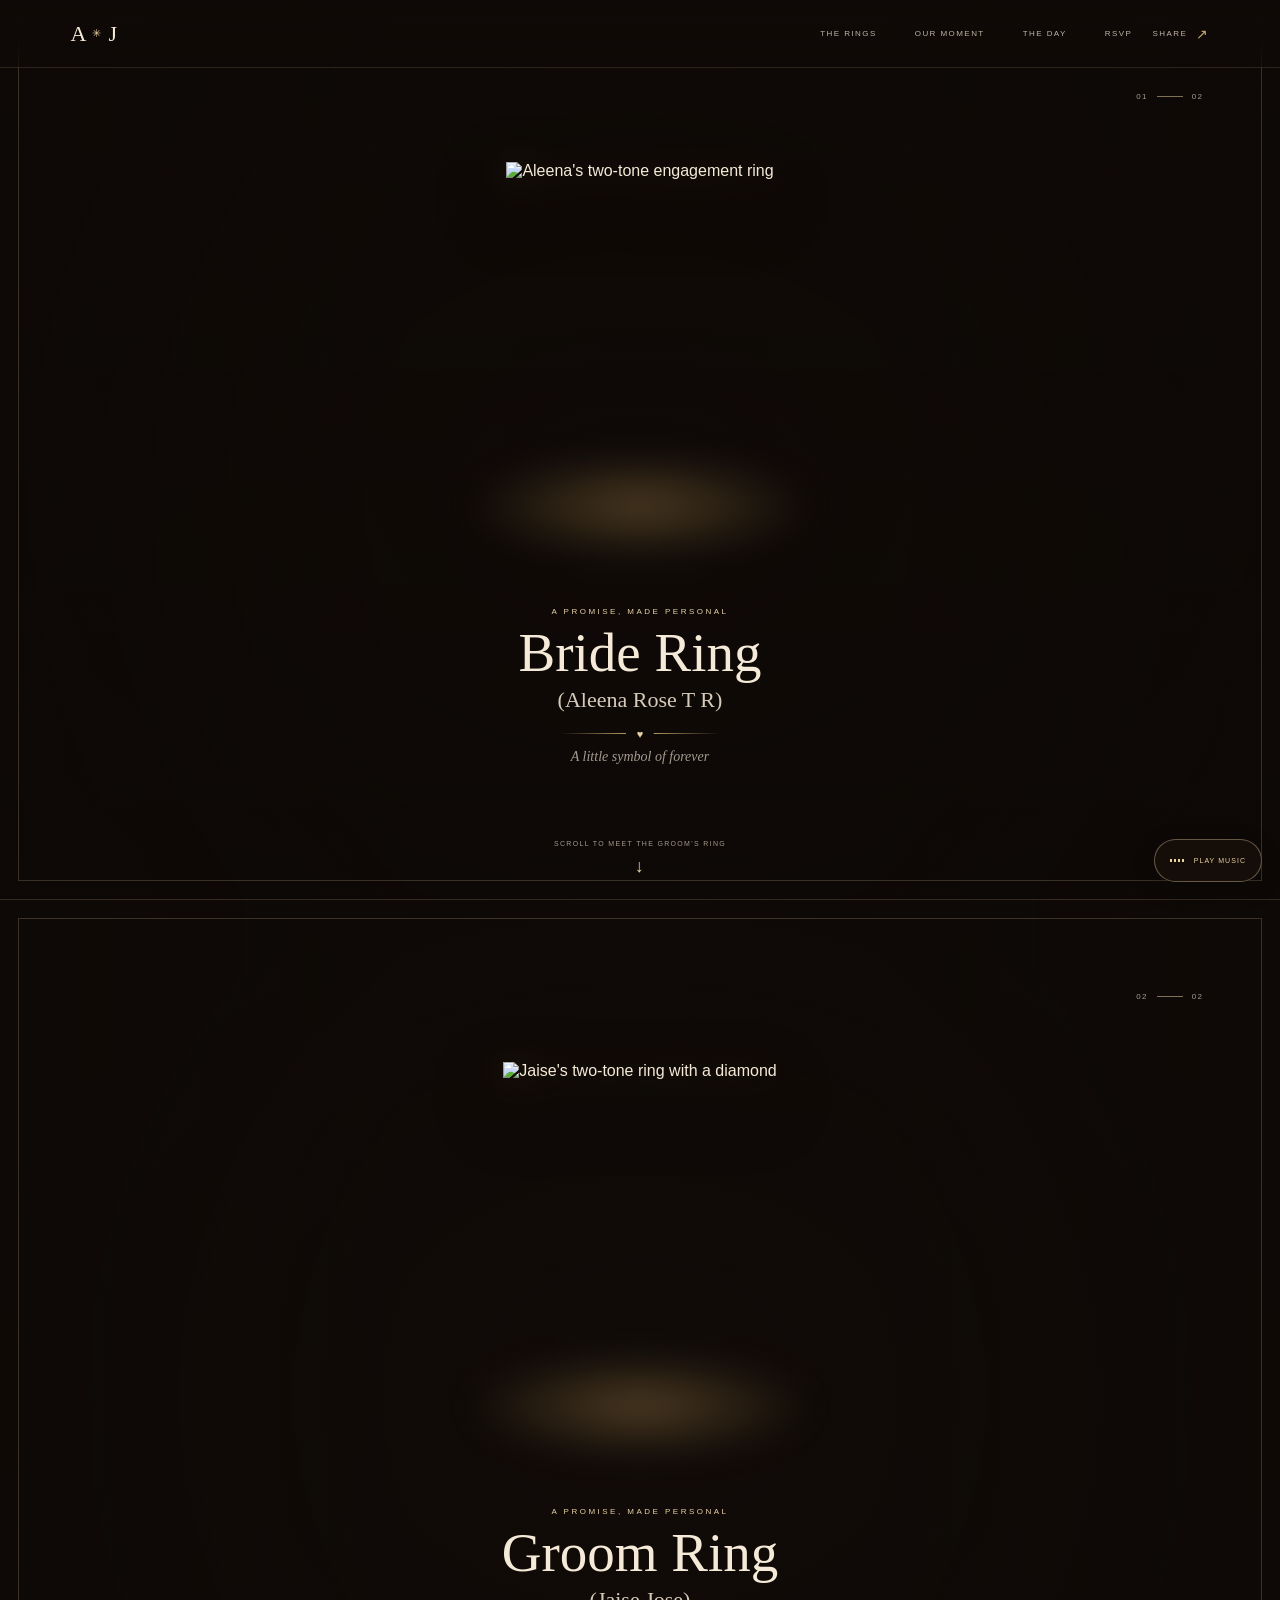
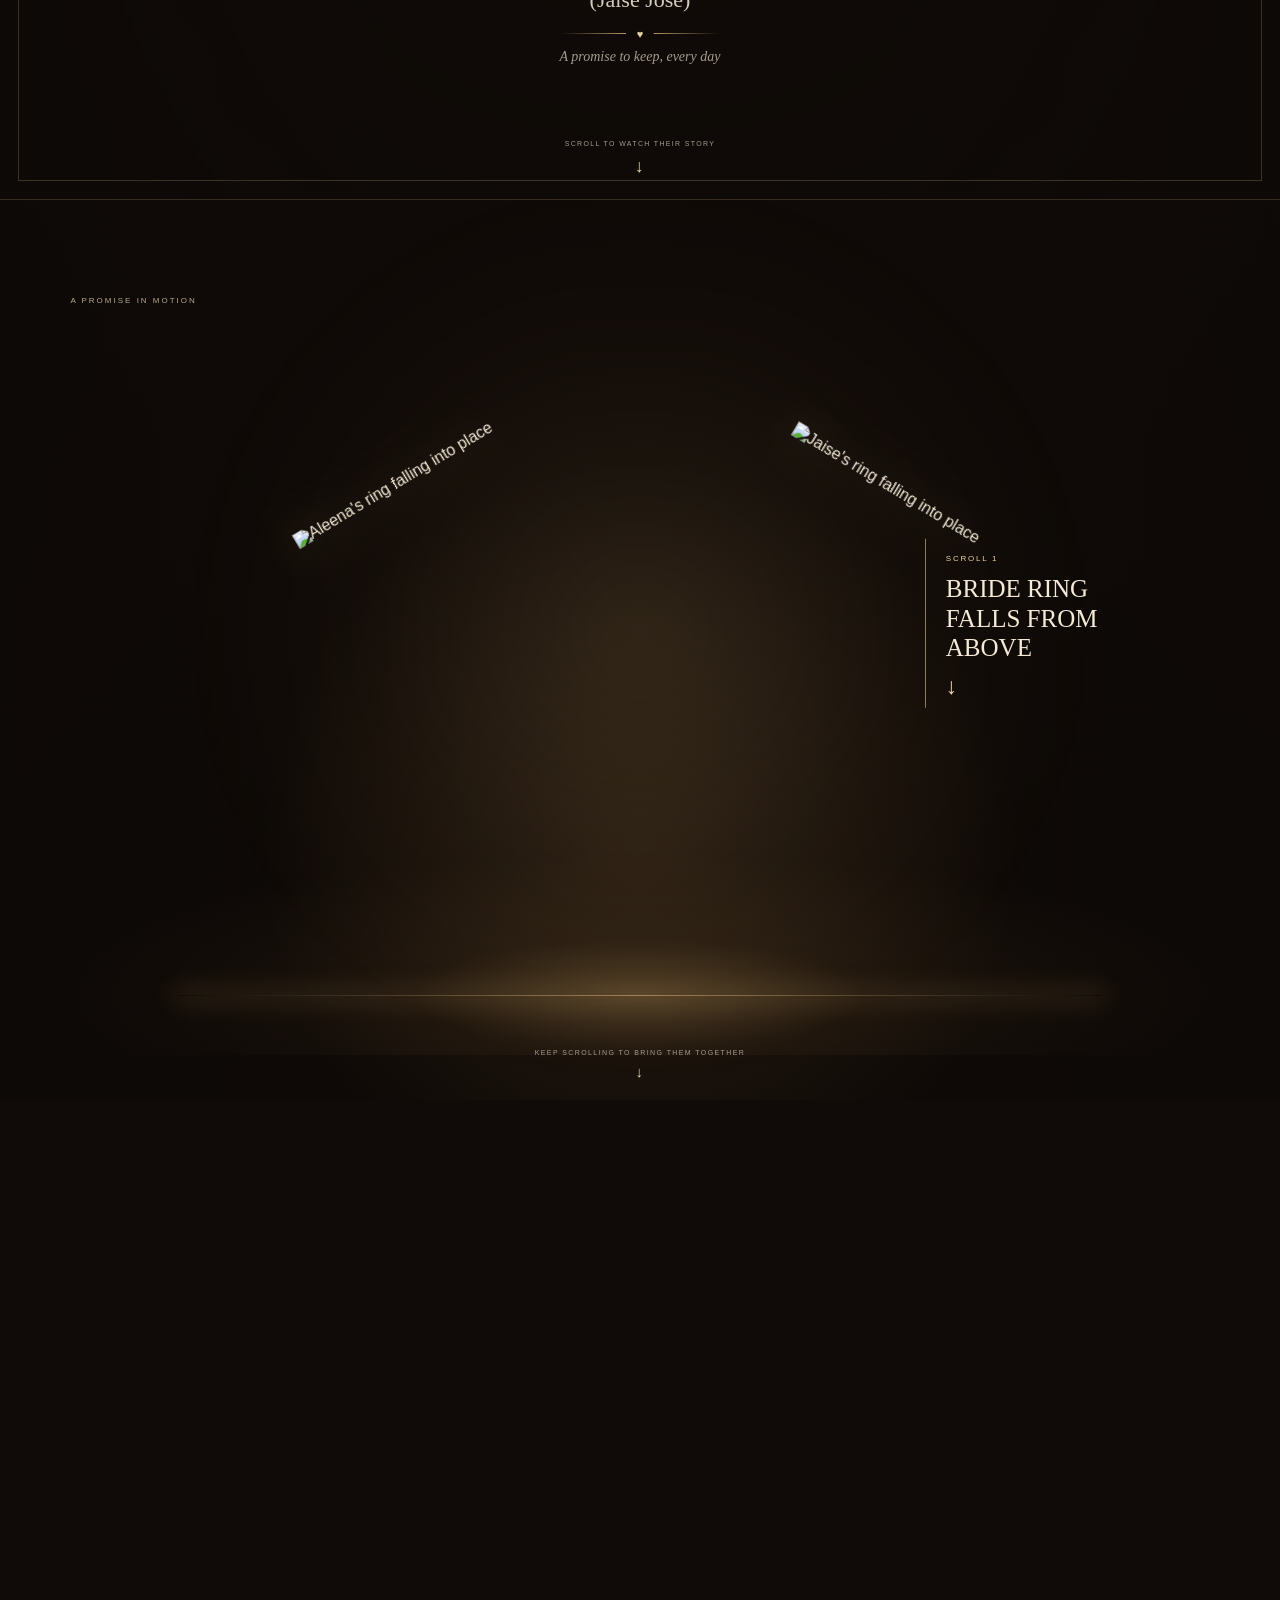
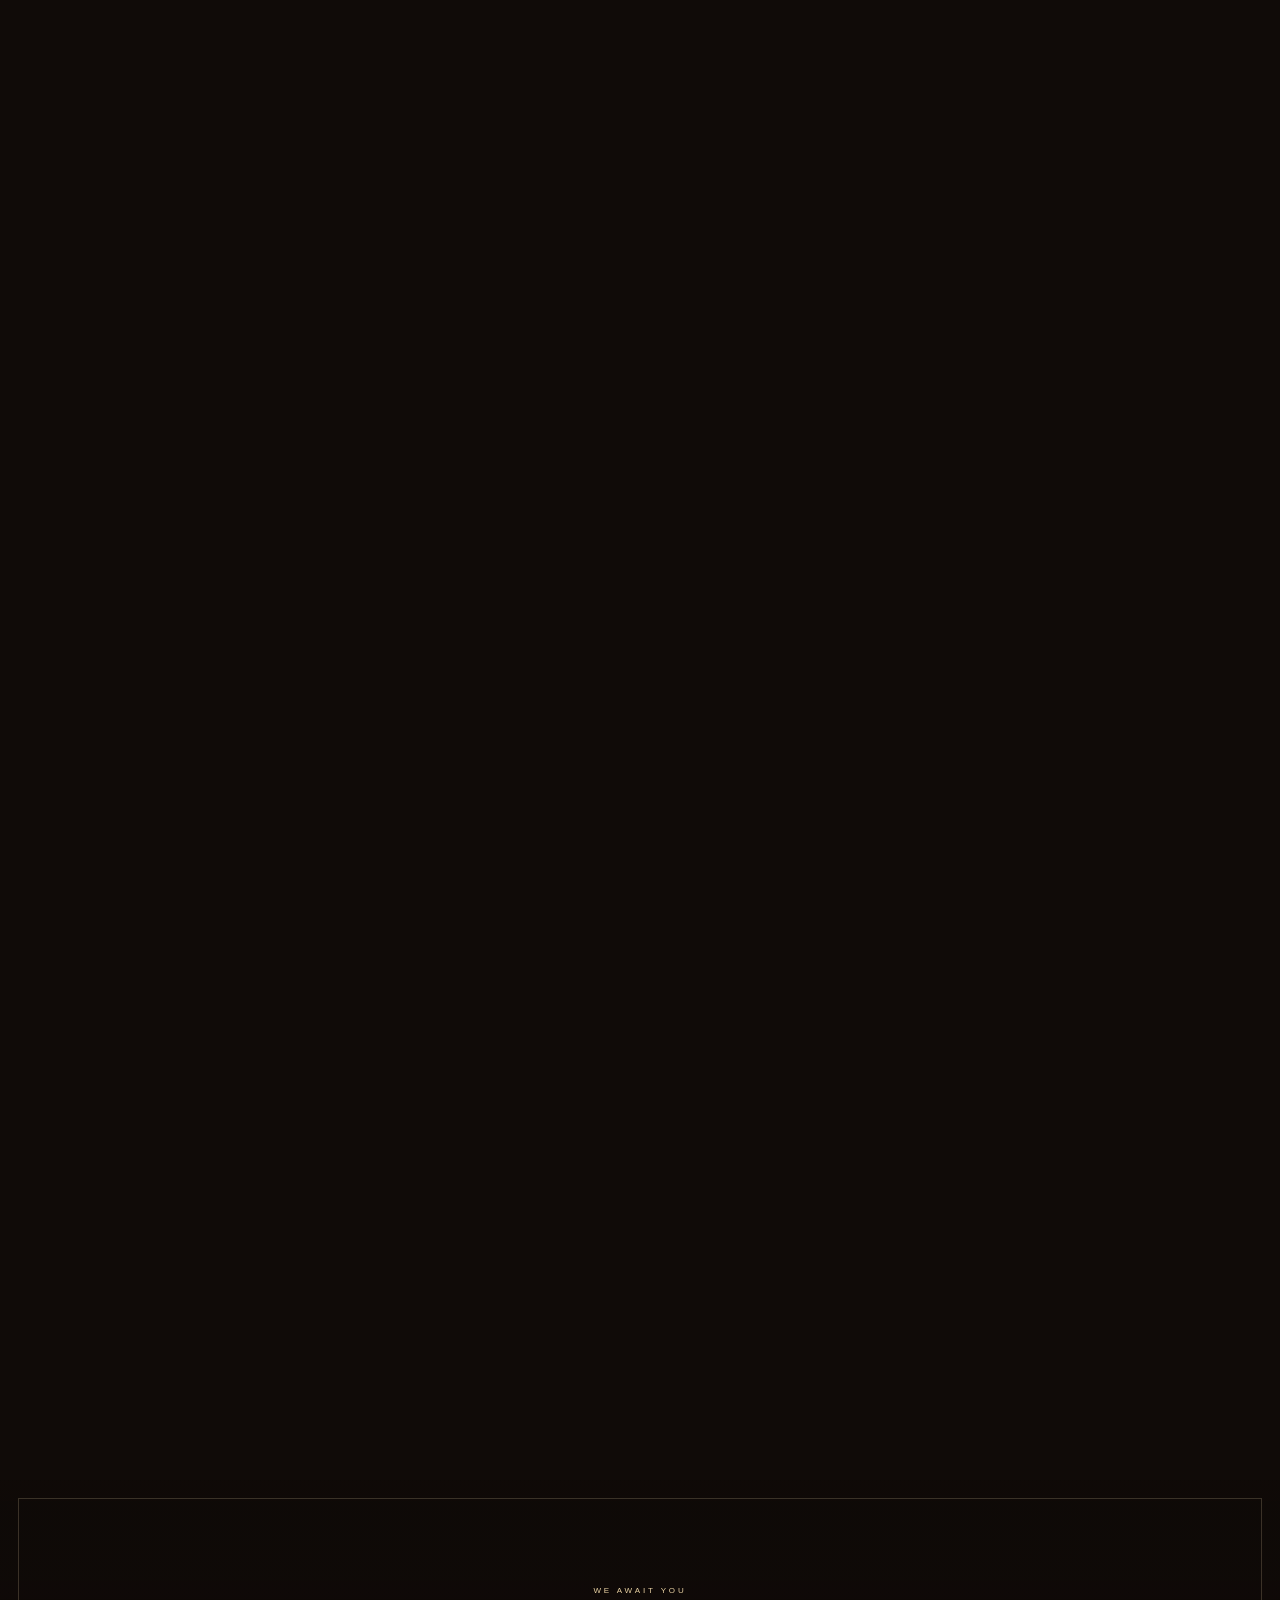
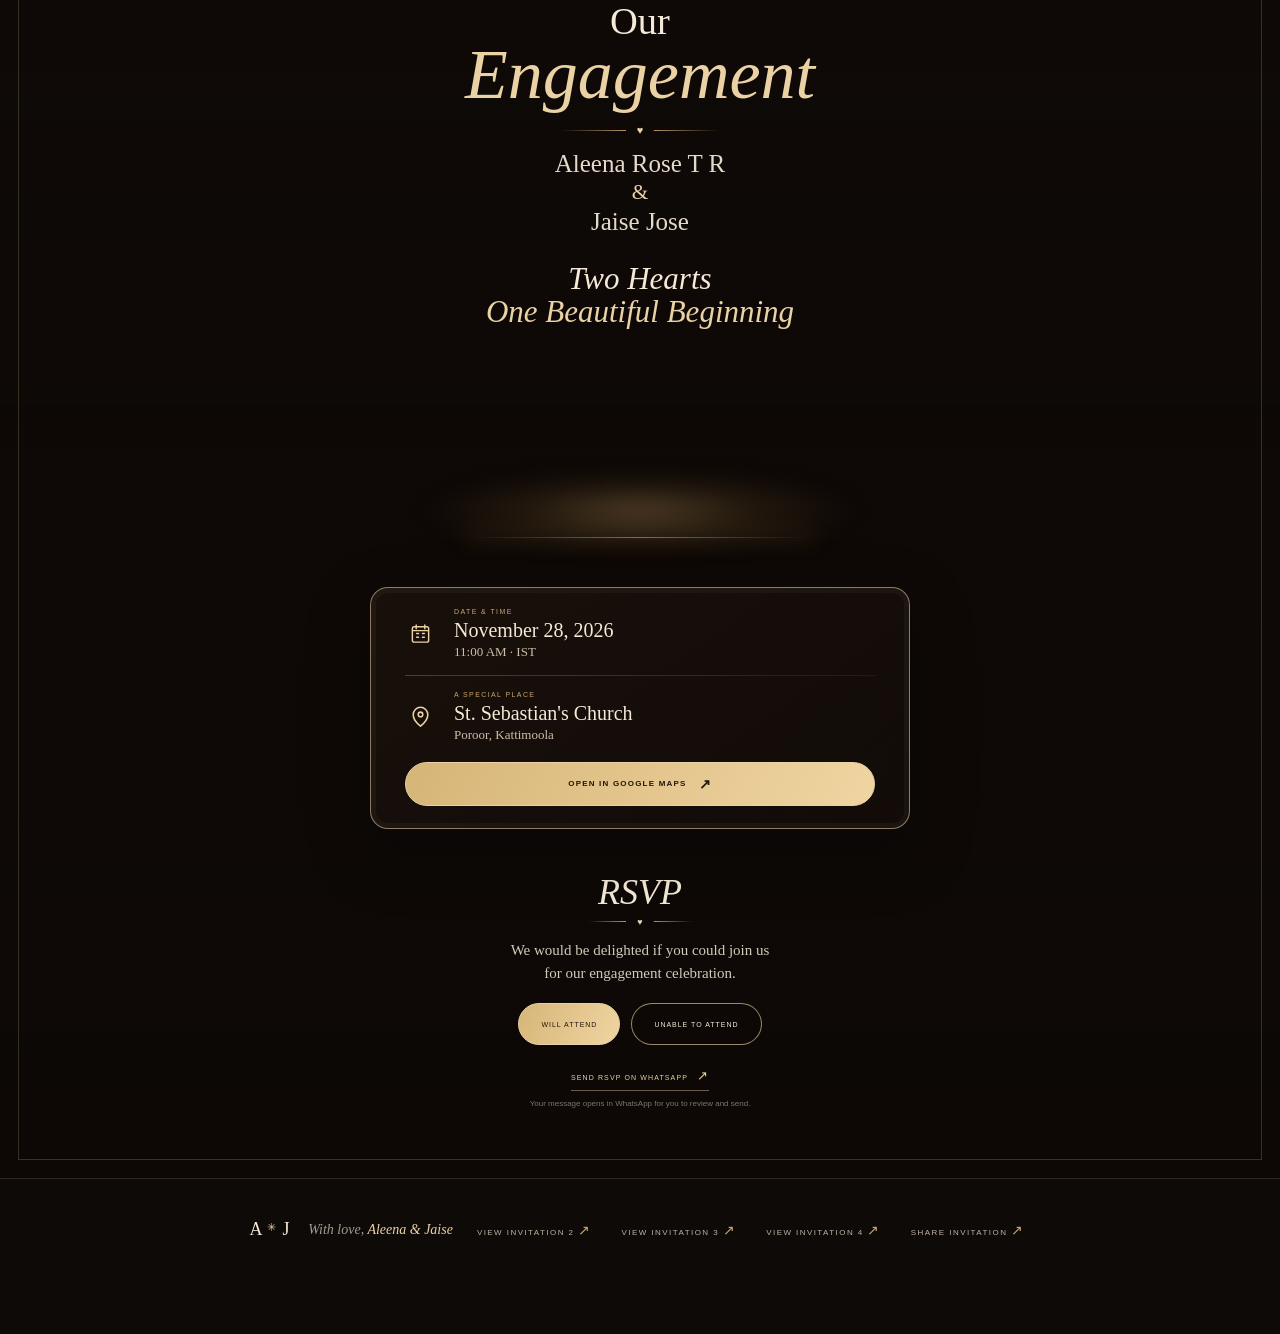
==== commit f95e7889: "invitation new" ====
--- a/invitation1.html
+++ b/invitation1.html
@@ -155,6 +155,7 @@
     <p>With love, <span data-content="shortNames">Aleena &amp; Jaise</span></p>
     <a class="footer-share invitation2-link" href="invitation2.html">VIEW INVITATION 2 <span aria-hidden="true">↗</span></a>
     <a class="footer-share invitation2-link" href="invitation3.html">VIEW INVITATION 3 <span aria-hidden="true">↗</span></a>
+    <a class="footer-share invitation2-link" href="invitation4.html">VIEW INVITATION 4 <span aria-hidden="true">↗</span></a>
     <button class="footer-share" data-share type="button">SHARE INVITATION <span aria-hidden="true">↗</span></button>
   </footer>
 
